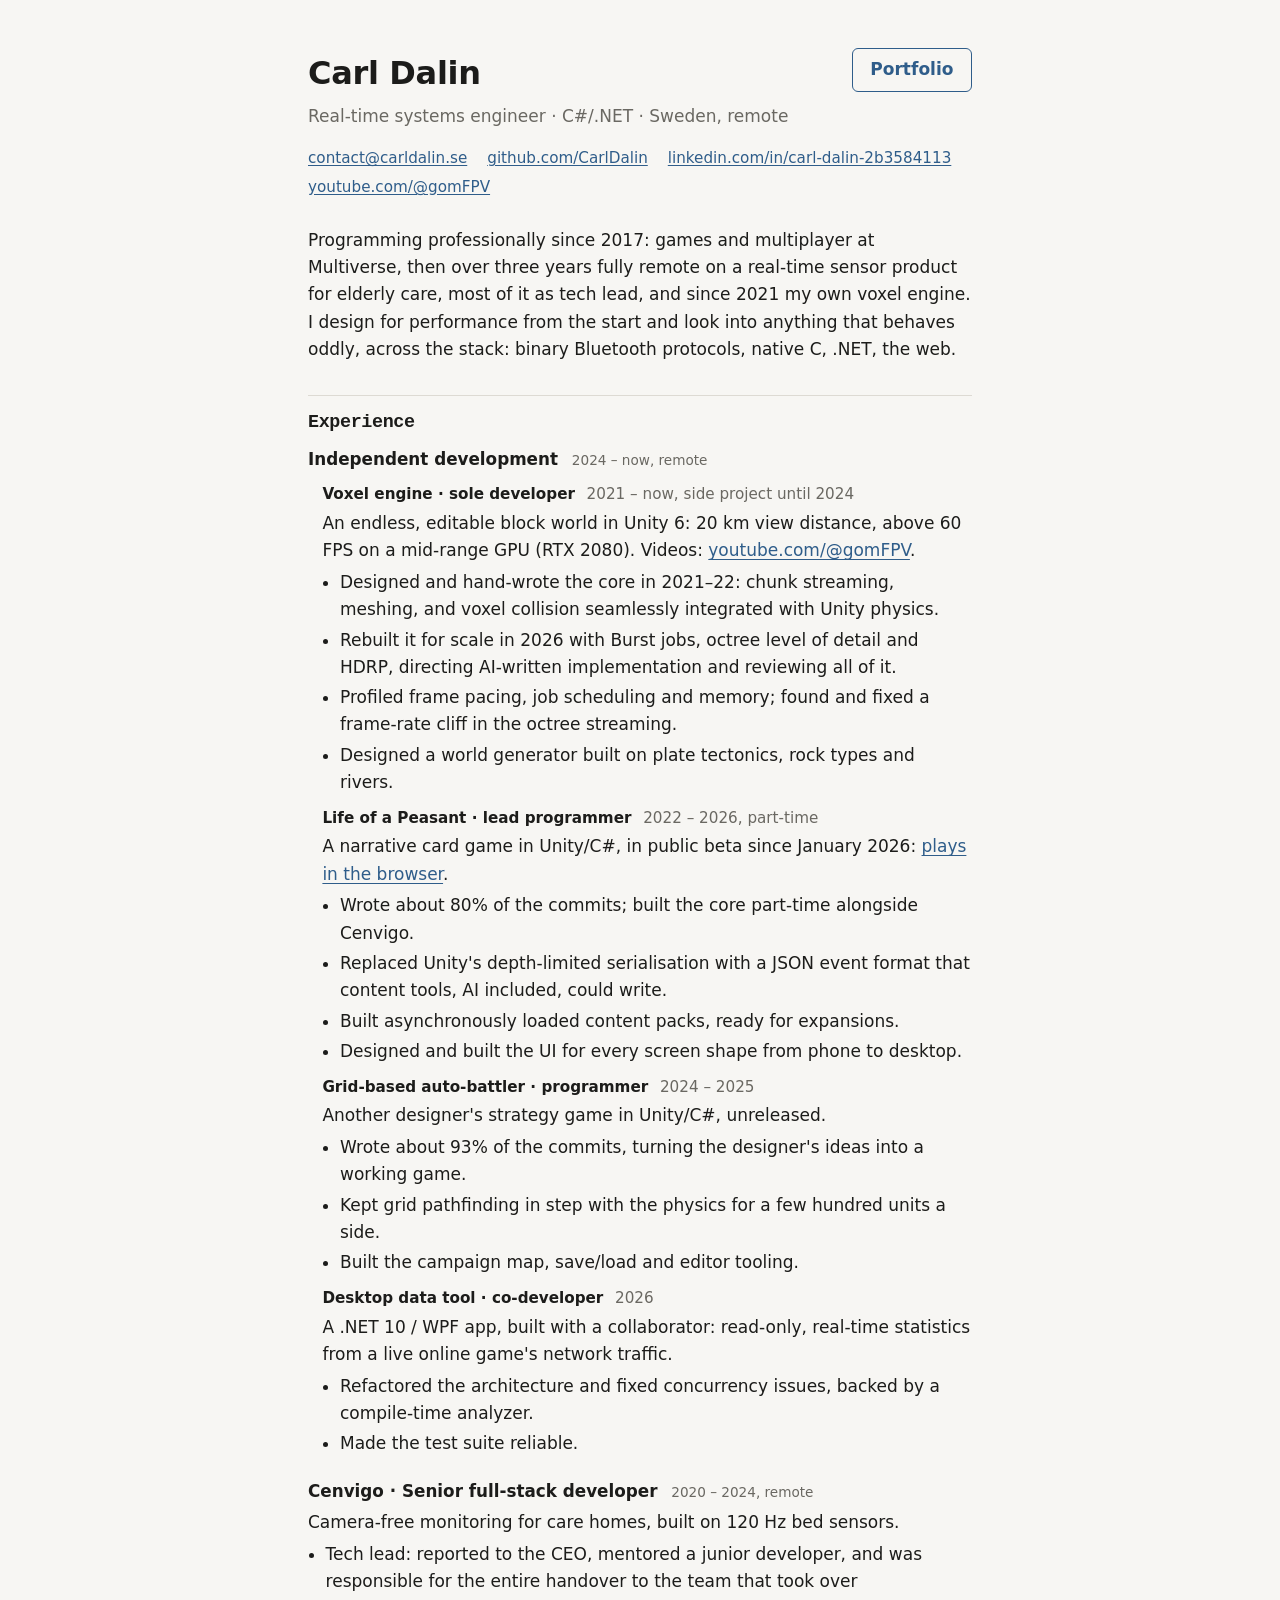
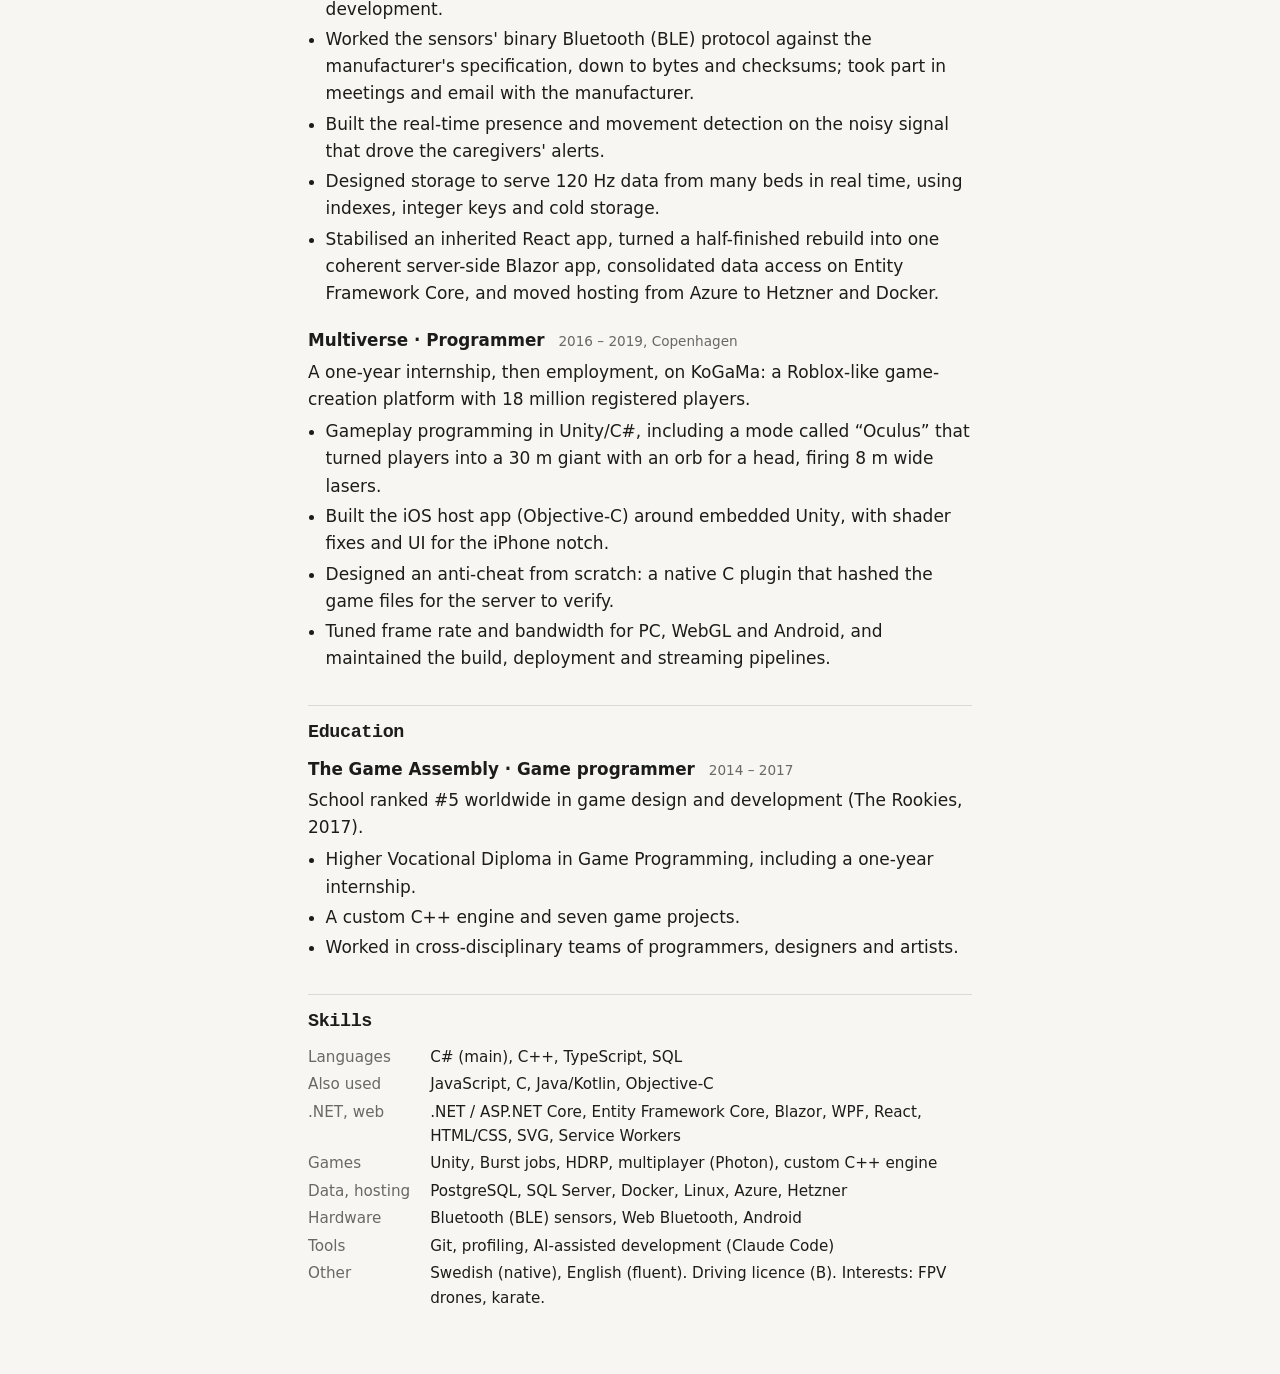
==== cv.html @ 8e699cdb "Portfolio and online CV, first version Co-Authored-By: Claude Opus 5.5 <noreply@anthropic.com>" ====
<!doctype html>
<html lang="en">
<head>
<meta charset="utf-8">
<meta name="viewport" content="width=device-width, initial-scale=1">
<title>Carl Dalin · CV</title>
<meta name="description" content="CV of Carl Dalin, real-time systems engineer.">
<meta name="color-scheme" content="light dark">
<link rel="stylesheet" href="style.css">
<script>
  // Settings: every link and address on the page comes from here.
  const SITE = {
    email: { user: "contact", domain: "carldalin.se" },
    links: {
      github:   "https://github.com/CarlDalin",
      linkedin: "https://linkedin.com/in/carl-dalin-2b3584113",
      youtube:  "https://www.youtube.com/@gomFPV",
      itch:     "https://fluffyfluffy-and-bouncy.itch.io/life-of-a-peasant",
      cenvigo:  "https://www.cenvigo.com/"
    }
  };
</script>
</head>
<body class="cv">


<header class="top">
  <a class="page-button" href="index.html">Portfolio</a>
  <h1>Carl Dalin</h1>
  <p class="role">Real-time systems engineer · C#/.NET · Sweden, remote</p>
  <ul class="contact">
    <li><a data-email>Email</a><noscript>contact [at] carldalin [dot] se</noscript></li>
    <li><a data-link="github" data-show-url>GitHub</a></li>
    <li><a data-link="linkedin" data-show-url>LinkedIn</a></li>
    <li><a data-link="youtube" data-show-url>YouTube</a></li>
  </ul>
</header>

<main>

  <p class="intro">
    Programming professionally since 2017: games and multiplayer at
    Multiverse, then over three years fully remote on a real-time sensor
    product for elderly care, most of it as tech lead, and since 2021 my own
    voxel engine. I design for performance from the start and look into
    anything that behaves oddly, across the stack: binary Bluetooth
    protocols, native C, .NET, the web.
  </p>

  <section>
    <h2>Experience</h2>

    <article class="job">
      <h3>Independent development <span>2024 – now, remote</span></h3>

      <div class="sub-job">
        <h4>Voxel engine · sole developer <span>2021 – now, side project until 2024</span></h4>
        <p class="what">An endless, editable block world in Unity 6: 20 km view
          distance, above 60 FPS on a mid-range GPU (RTX 2080).
          Videos: <a data-link="youtube" data-show-url>YouTube</a>.</p>
        <ul>
          <li>Designed and hand-wrote the core in 2021–22: chunk streaming,
            meshing, and voxel collision seamlessly integrated with Unity physics.</li>
          <li>Rebuilt it for scale in 2026 with Burst jobs, octree level of detail
            and HDRP, directing AI-written implementation and reviewing all of it.</li>
          <li>Profiled frame pacing, job scheduling and memory; found and fixed
            a frame-rate cliff in the octree streaming.</li>
          <li>Designed a world generator built on plate tectonics, rock types and
            rivers.</li>
        </ul>
      </div>

      <div class="sub-job">
        <h4>Life of a Peasant · lead programmer <span>2022 – 2026, part-time</span></h4>
        <p class="what">A narrative card game in Unity/C#, in public beta since
          January 2026: <a data-link="itch">plays in the browser</a>.</p>
        <ul>
          <li>Wrote about 80% of the commits; built the core part-time alongside
            Cenvigo.</li>
          <li>Replaced Unity's depth-limited serialisation with a JSON event
            format that content tools, AI included, could write.</li>
          <li>Built asynchronously loaded content packs, ready for expansions.</li>
          <li>Designed and built the UI for every screen shape from phone to
            desktop.</li>
        </ul>
      </div>

      <div class="sub-job">
        <h4>Grid-based auto-battler · programmer <span>2024 – 2025</span></h4>
        <p class="what">Another designer's strategy game in Unity/C#, unreleased.</p>
        <ul>
          <li>Wrote about 93% of the commits, turning the designer's ideas into a
            working game.</li>
          <li>Kept grid pathfinding in step with the physics for a few hundred
            units a side.</li>
          <li>Built the campaign map, save/load and editor tooling.</li>
        </ul>
      </div>

      <div class="sub-job">
        <h4>Desktop data tool · co-developer <span>2026</span></h4>
        <p class="what">A .NET 10 / WPF app, built with a collaborator: read-only,
          real-time statistics from a live online game's network traffic.</p>
        <ul>
          <li>Refactored the architecture and fixed concurrency issues, backed by
            a compile-time analyzer.</li>
          <li>Made the test suite reliable.</li>
        </ul>
      </div>
    </article>

    <article class="job">
      <h3>Cenvigo · Senior full-stack developer <span>2020 – 2024, remote</span></h3>
      <p class="what">Camera-free monitoring for care homes, built on 120 Hz bed sensors.</p>
      <ul>
        <li>Tech lead: reported to the CEO, mentored a junior
          developer, and was responsible for the entire handover to the team
          that took over development.</li>
        <li>Worked the sensors' binary Bluetooth (BLE) protocol against the
          manufacturer's specification, down to bytes and checksums; took part
          in meetings and email with the manufacturer.</li>
        <li>Built the real-time presence and movement detection on the noisy
          signal that drove the caregivers' alerts.</li>
        <li>Designed storage to serve 120 Hz data from many beds in real time,
          using indexes, integer keys and cold storage.</li>
        <li>Stabilised an inherited React app, turned a half-finished rebuild
          into one coherent server-side Blazor app, consolidated data access on
          Entity Framework Core, and moved hosting from Azure to Hetzner and
          Docker.</li>
      </ul>
    </article>

    <article class="job">
      <h3>Multiverse · Programmer <span>2016 – 2019, Copenhagen</span></h3>
      <p class="what">A one-year internship, then employment, on KoGaMa: a
        Roblox-like game-creation platform with 18 million registered players.</p>
      <ul>
        <li>Gameplay programming in Unity/C#, including a mode called “Oculus” that turned players into a 30 m giant with an orb for a head,
          firing 8 m wide lasers.</li>
        <li>Built the iOS host app (Objective-C) around embedded Unity, with
          shader fixes and UI for the iPhone notch.</li>
        <li>Designed an anti-cheat from scratch: a native C plugin that hashed
          the game files for the server to verify.</li>
        <li>Tuned frame rate and bandwidth for PC, WebGL and Android, and
          maintained the build, deployment and streaming pipelines.</li>
      </ul>
    </article>
  </section>

  <section>
    <h2>Education</h2>
    <article class="job">
      <h3>The Game Assembly · Game programmer <span>2014 – 2017</span></h3>
      <p class="what">School ranked #5 worldwide in game design and development (The Rookies, 2017).</p>
      <ul>
        <li>Higher Vocational Diploma in Game Programming, including a one-year
          internship.</li>
        <li>A custom C++ engine and seven game projects.</li>
        <li>Worked in cross-disciplinary teams of programmers, designers and
          artists.</li>
      </ul>
    </article>
  </section>

  <section>
    <h2>Skills</h2>
    <dl class="facts">
      <dt>Languages</dt> <dd>C# (main), C++, TypeScript, SQL</dd>
      <dt>Also used</dt> <dd>JavaScript, C, Java/Kotlin, Objective-C</dd>
      <dt>.NET, web</dt> <dd>.NET / ASP.NET Core, Entity Framework Core, Blazor, WPF, React, HTML/CSS, SVG, Service Workers</dd>
      <dt>Games</dt>     <dd>Unity, Burst jobs, HDRP, multiplayer (Photon), custom C++ engine</dd>
      <dt>Data, hosting</dt> <dd>PostgreSQL, SQL Server, Docker, Linux, Azure, Hetzner</dd>
      <dt>Hardware</dt>  <dd>Bluetooth (BLE) sensors, Web Bluetooth, Android</dd>
      <dt>Tools</dt>     <dd>Git, profiling, AI-assisted development (Claude Code)</dd>
      <dt>Other</dt>     <dd>Swedish (native), English (fluent). Driving licence (B). Interests: FPV drones, karate.</dd>
    </dl>
  </section>

</main>

<script>
  (function () {
    document.querySelectorAll("[data-link]").forEach(function (a) {
      var url = SITE.links[a.dataset.link];
      if (!url) return;
      a.href = url;
      a.rel = "noopener";
      // Show the address itself, so it still reads on paper.
      if (a.hasAttribute("data-show-url")) {
        a.textContent = url.replace(/^https?:\/\/(www\.)?/, "").replace(/\/$/, "");
      }
    });
    var address = SITE.email.user + "@" + SITE.email.domain;
    document.querySelectorAll("[data-email]").forEach(function (a) {
      a.href = "mailto:" + address;
      a.textContent = address;
    });
  })();
</script>
</body>
</html>
---- style.css ----
.shot { margin: 1rem 0; }
.shot img { display: block; width: 100%; height: auto; border-radius: 4px; }
.shot.small { max-width: 300px; }
/* Page switch button, top right of the header (CV on the portfolio, Portfolio on the CV). */
.top { position: relative; }
.page-button {
  position: absolute; top: 0; right: 0;
  padding: 0.45rem 1.1rem;
  border: 1.5px solid currentColor; border-radius: 6px;
  font-weight: 600; text-decoration: none;
}
.page-button:hover { background: var(--line); }
.top h1 { padding-right: 8.5rem; }
.contact a { overflow-wrap: anywhere; } /* keep the name clear of the button on narrow screens */
@media print { .page-button { display: none; } }
.timeline { list-style: none; padding: 0; margin: 0.5rem 0 0; }
.timeline li { margin: 0.35rem 0; }
.timeline .when { display: inline-block; min-width: 7.5rem; color: var(--muted); font-variant-numeric: tabular-nums; }
/* Small image to the right of the text on wider screens; full width on phones. */
.shot.side { float: right; width: 42%; max-width: 300px; margin: 0.25rem 0 0.75rem 1.25rem; }
section .facts { clear: both; }
@media (max-width: 30rem) {
  .shot.side { float: none; width: 100%; max-width: none; margin: 1rem 0; }
}
.shot.stack img + img { margin-top: 0.4rem; background: #fff; }
.shot figcaption { font-size: 0.85rem; color: var(--muted); margin-top: 0.3rem; }

:root {
  --bg: #f7f6f3;
  --text: #1c1c1a;
  --muted: #6a6862;
  --line: #dddad3;
  --accent: #2f5d8a;
  --frame: #e9e7e1;
  --mono: ui-monospace, "Cascadia Mono", "SF Mono", Menlo, Consolas, monospace;
  --sans: system-ui, -apple-system, "Segoe UI", Roboto, "Helvetica Neue", Arial, sans-serif;
}

@media (prefers-color-scheme: dark) {
  :root {
    --bg: #141517;
    --text: #e4e2dd;
    --muted: #9a978f;
    --line: #2c2e31;
    --accent: #8fb6dc;
    --frame: #1e2023;
  }
}

* { box-sizing: border-box; }

html { -webkit-text-size-adjust: 100%; }

body {
  margin: 0 auto;
  max-width: 44rem;
  padding: 3rem 1.25rem 4rem;
  background: var(--bg);
  color: var(--text);
  font: 1.0625rem/1.6 var(--sans);
}

a { color: var(--accent); text-underline-offset: 0.15em; }
a:hover { text-decoration-thickness: 2px; }

/* Header */

.top h1 {
  margin: 0;
  font-size: 2rem;
  font-weight: 600;
  letter-spacing: -0.01em;
}

.role {
  margin: 0.25rem 0 1rem;
  color: var(--muted);
}

.contact {
  display: flex;
  flex-wrap: wrap;
  gap: 0.25rem 1.25rem;
  margin: 0;
  padding: 0;
  list-style: none;
  font-size: 0.95rem;
}

.contact noscript { color: var(--muted); }

/* Intro and showreel */

.intro { margin: 2.5rem 0 2rem; }

.reel { margin: 0 0 1rem; }

.frame {
  position: relative;
  aspect-ratio: 16 / 9;
  background: var(--frame);
  border-radius: 4px;
  overflow: hidden;
}

.frame iframe {
  position: absolute;
  inset: 0;
  width: 100%;
  height: 100%;
  border: 0;
}

.frame noscript a {
  position: absolute;
  inset: 0;
  display: grid;
  place-items: center;
}

figcaption {
  margin-top: 0.6rem;
  color: var(--muted);
  font-size: 0.9rem;
}

figcaption cite { font-style: normal; color: var(--text); }

/* Sections */

section {
  margin-top: 3.5rem;
  padding-top: 1.5rem;
  border-top: 1px solid var(--line);
}

h2 {
  margin: 0;
  font: 600 1.5rem/1.2 var(--mono);
  letter-spacing: -0.02em;
}

.sub {
  margin: 0.2rem 0 1.25rem;
  color: var(--muted);
  font-size: 0.9rem;
}

.facts {
  display: grid;
  grid-template-columns: max-content 1fr;
  gap: 0.4rem 1.5rem;
  margin: 1.5rem 0;
  font-size: 0.95rem;
}

.facts dt { color: var(--muted); }
.facts dd { margin: 0; }

.more { font-size: 0.95rem; color: var(--muted); }

/* Other work */

.work {
  margin: 0;
  padding: 0;
  list-style: none;
}

.work li + li { margin-top: 1.5rem; }

h3 {
  margin: 0 0 0.3rem;
  font-size: 1.05rem;
  font-weight: 600;
}

h3 span {
  margin-left: 0.5rem;
  color: var(--muted);
  font-size: 0.85rem;
  font-weight: 400;
}

.work p { margin: 0; }

/* Footer */

footer {
  margin-top: 3.5rem;
  padding-top: 1.5rem;
  border-top: 1px solid var(--line);
  color: var(--muted);
  font-size: 0.9rem;
}

/* CV page (cv.html) */

.back { margin: 0 0 1.5rem; font-size: 0.9rem; }

.cv .intro { margin: 1.75rem 0 0; }

.cv section { margin-top: 2rem; padding-top: 1rem; }

.cv h2 { font-size: 1.15rem; margin-bottom: 0.75rem; }

.job + .job { margin-top: 1.25rem; }
.sub-job { margin: 0.6rem 0 0 0.9rem; }
.sub-job h4 { font-size: 0.95rem; margin: 0 0 0.2rem; }
.sub-job h4 span { color: var(--muted); font-weight: normal; margin-left: 0.4rem; }

.job .what { margin: 0 0 0.3rem; }

.job ul { margin: 0; padding-left: 1.1rem; }

.job li + li { margin-top: 0.2rem; }

.cv .facts { margin: 0; gap: 0.2rem 1.25rem; }

.cv section > p { margin: 0; }

/* Phones */

@media (max-width: 30rem) {
  body { padding-top: 2rem; font-size: 1rem; }
  .facts { grid-template-columns: 1fr; gap: 0; }
  .facts dd { margin-bottom: 0.6rem; }
  h3 span { display: block; margin: 0.1rem 0 0; }
}

/* Print: A4, black on white, whatever the screen theme. */

@page { size: A4; margin: 11mm 14mm; }

@media print {
  :root {
    --bg: #fff;
    --text: #000;
    --muted: #444;
    --line: #bbb;
    --accent: #000;
  }
  body {
    max-width: none;
    padding: 0;
    font-size: 9pt;
    line-height: 1.35;
    -webkit-print-color-adjust: exact;
    print-color-adjust: exact;
  }
  a { text-decoration: none; }
  .back, .frame, noscript { display: none; }
  .top h1 { font-size: 18pt; }
  .role { margin: 0.1rem 0 0.4rem; }
  .contact { font-size: 9pt; }
  .cv .intro { margin-top: 0.6rem; }
  .cv section { margin-top: 0.7rem; padding-top: 0.4rem; }
  .cv h2 { font-size: 10.5pt; margin-bottom: 0.3rem; }
  h3 { font-size: 9.5pt; margin-bottom: 0.1rem; }
  h3 span { font-size: 8.5pt; }
  .job + .job { margin-top: 0.5rem; }
  .job li + li { margin-top: 0.05rem; }
  .cv .facts { font-size: inherit; gap: 0 1rem; }
  .job li, .job .what { break-inside: avoid; }
  .sub-job { margin-top: 0.25rem; }
  .sub-job h4 { font-size: 9pt; margin-bottom: 0; }
  h2, h3 { break-after: avoid; }
}
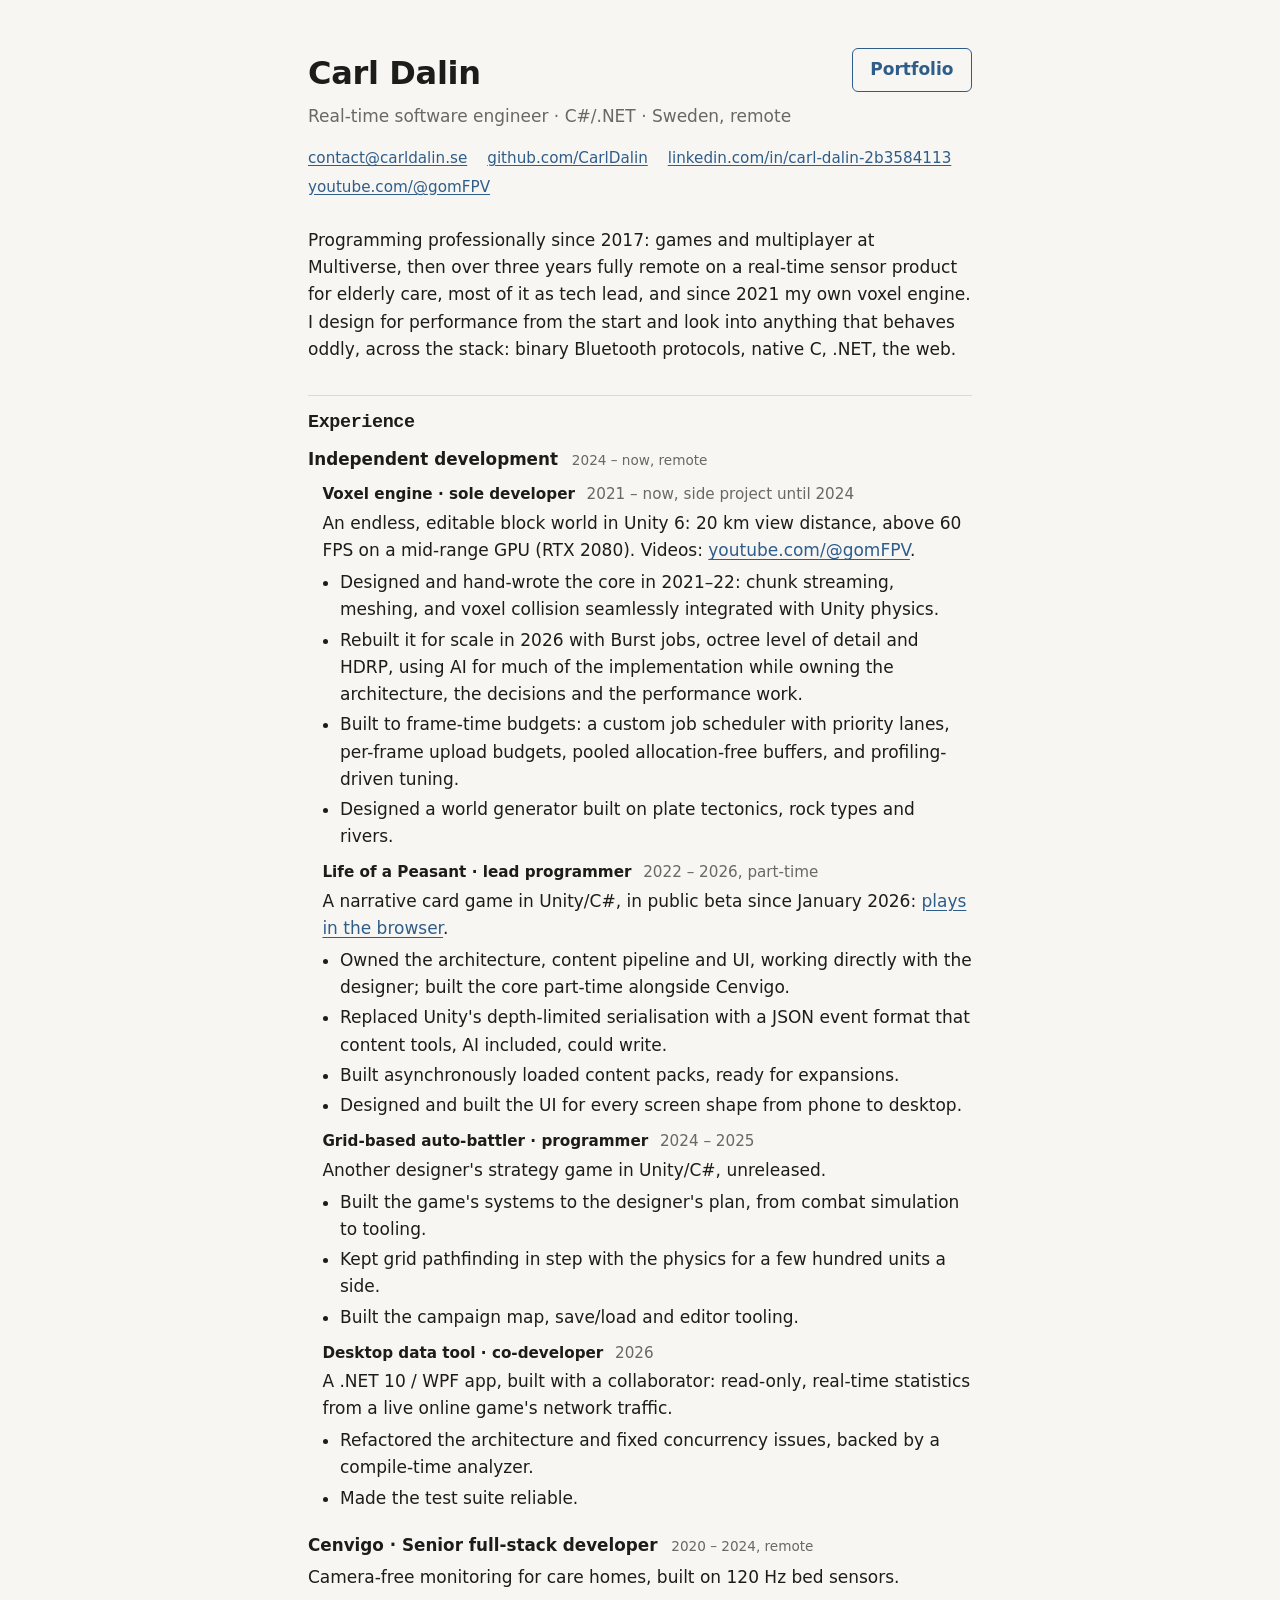
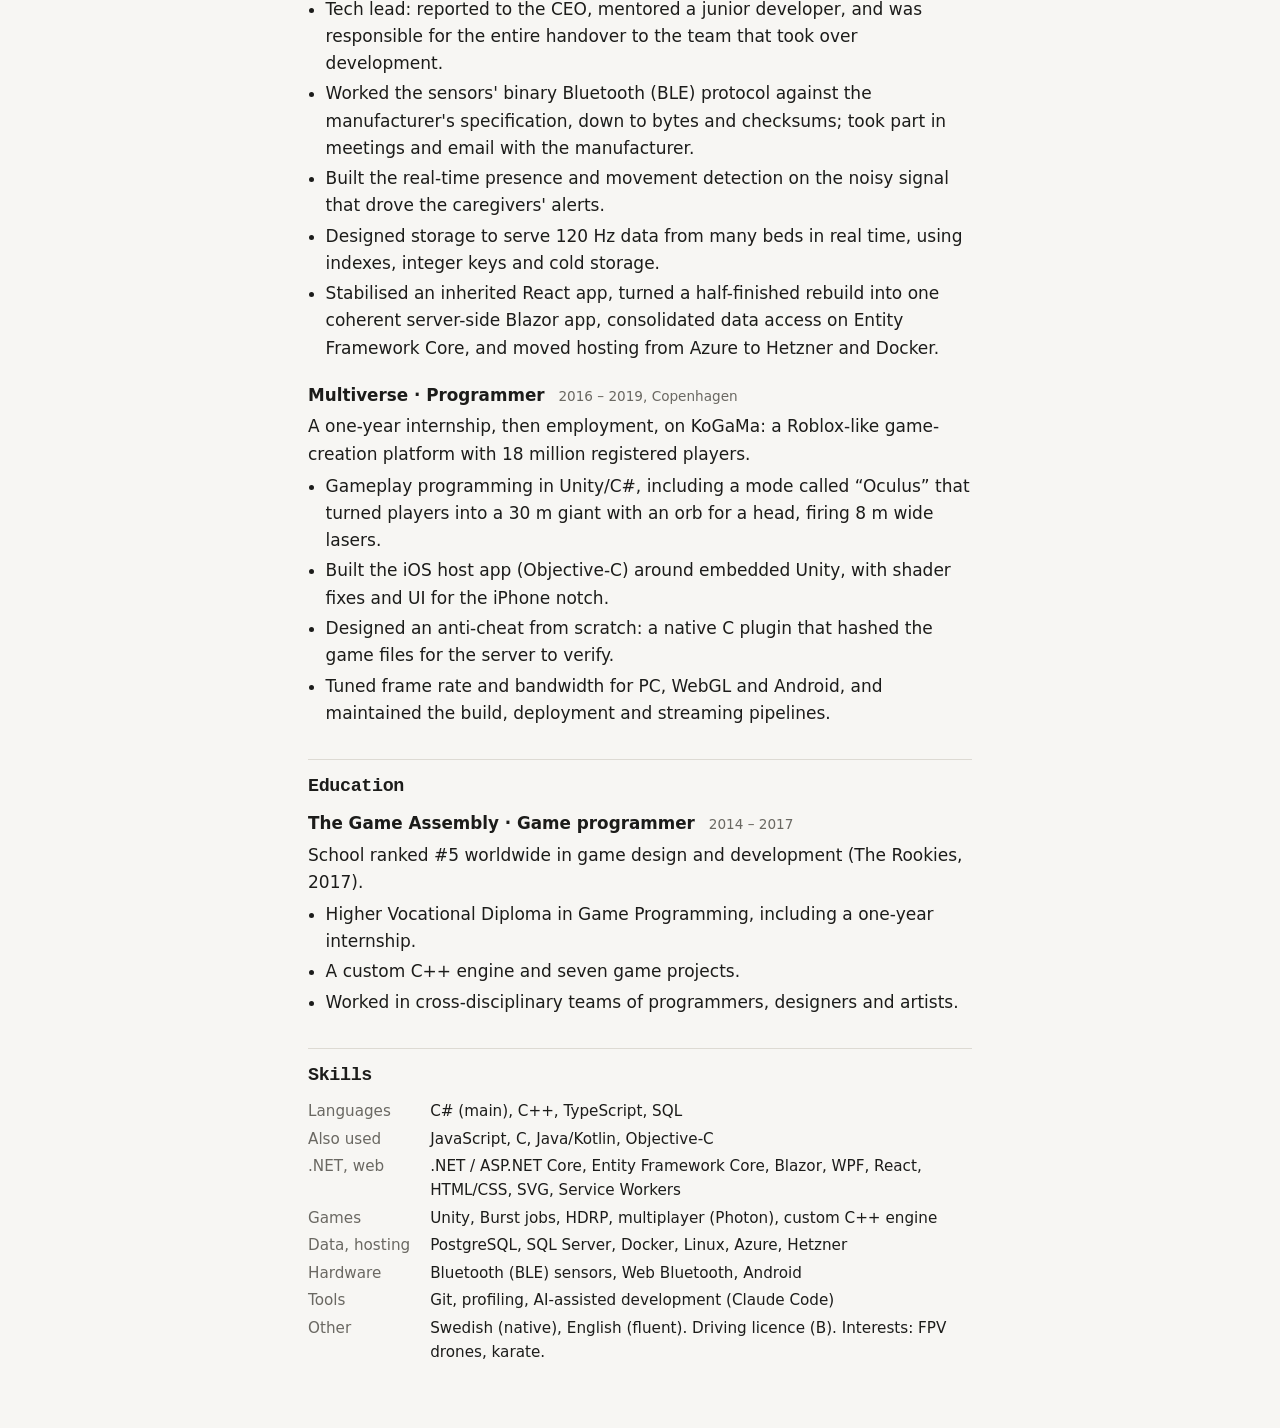
==== commit 2dfb025c: "Headline, responsibilities instead of commit shares, AI and performance wording Co-Authored-By: Clau" ====
--- a/cv.html
+++ b/cv.html
@@ -1,4 +1,4 @@
-<!doctype html>
+﻿<!doctype html>
 <html lang="en">
 <head>
 <meta charset="utf-8">
@@ -6,7 +6,7 @@
 <title>Carl Dalin · CV</title>
 <meta name="description" content="CV of Carl Dalin, real-time systems engineer.">
 <meta name="color-scheme" content="light dark">
-<link rel="stylesheet" href="style.css">
+<link rel="stylesheet" href="style.css?v=4">
 <script>
   // Settings: every link and address on the page comes from here.
   const SITE = {
@@ -27,7 +27,7 @@
 <header class="top">
   <a class="page-button" href="index.html">Portfolio</a>
   <h1>Carl Dalin</h1>
-  <p class="role">Real-time systems engineer · C#/.NET · Sweden, remote</p>
+  <p class="role">Real-time software engineer · C#/.NET · Sweden, remote</p>
   <ul class="contact">
     <li><a data-email>Email</a><noscript>contact [at] carldalin [dot] se</noscript></li>
     <li><a data-link="github" data-show-url>GitHub</a></li>
@@ -62,9 +62,11 @@
           <li>Designed and hand-wrote the core in 2021–22: chunk streaming,
             meshing, and voxel collision seamlessly integrated with Unity physics.</li>
           <li>Rebuilt it for scale in 2026 with Burst jobs, octree level of detail
-            and HDRP, directing AI-written implementation and reviewing all of it.</li>
-          <li>Profiled frame pacing, job scheduling and memory; found and fixed
-            a frame-rate cliff in the octree streaming.</li>
+            and HDRP, using AI for much of the implementation while owning the
+            architecture, the decisions and the performance work.</li>
+          <li>Built to frame-time budgets: a custom job scheduler with priority
+            lanes, per-frame upload budgets, pooled allocation-free buffers, and
+            profiling-driven tuning.</li>
           <li>Designed a world generator built on plate tectonics, rock types and
             rivers.</li>
         </ul>
@@ -75,7 +77,8 @@
         <p class="what">A narrative card game in Unity/C#, in public beta since
           January 2026: <a data-link="itch">plays in the browser</a>.</p>
         <ul>
-          <li>Wrote about 80% of the commits; built the core part-time alongside
+          <li>Owned the architecture, content pipeline and UI, working directly
+            with the designer; built the core part-time alongside
             Cenvigo.</li>
           <li>Replaced Unity's depth-limited serialisation with a JSON event
             format that content tools, AI included, could write.</li>
@@ -89,8 +92,8 @@
         <h4>Grid-based auto-battler · programmer <span>2024 – 2025</span></h4>
         <p class="what">Another designer's strategy game in Unity/C#, unreleased.</p>
         <ul>
-          <li>Wrote about 93% of the commits, turning the designer's ideas into a
-            working game.</li>
+          <li>Built the game's systems to the designer's plan, from combat
+            simulation to tooling.</li>
           <li>Kept grid pathfinding in step with the physics for a few hundred
             units a side.</li>
           <li>Built the campaign map, save/load and editor tooling.</li>
--- a/style.css
+++ b/style.css
@@ -1,6 +1,28 @@
 .shot { margin: 1rem 0; }
 .shot img { display: block; width: 100%; height: auto; border-radius: 4px; }
 .shot.small { max-width: 300px; }
+/* Image that turns into the video in the same frame. */
+.media-box { position: relative; aspect-ratio: 16 / 9; border-radius: 4px; overflow: hidden; background: #000; }
+.media-box img, .media-box iframe { display: block; width: 100%; height: 100%; object-fit: cover; border: 0; }
+/* Caption with a small video button on the right. */
+.with-action { display: flex; justify-content: space-between; align-items: baseline; gap: 1rem; flex-wrap: wrap; }
+.play {
+  padding: 0.45rem 0.95rem; border: 0; border-radius: 6px;
+  background: var(--text); color: var(--bg); font: inherit; font-size: 0.95rem; font-weight: 600;
+  cursor: pointer; white-space: nowrap;
+}
+.play:hover { opacity: 0.85; }
+@media print { .play { display: none; } }
+/* Large video over the page. */
+.lightbox { width: min(94vw, 1400px); max-width: none; padding: 0; border: 0; background: #000; overflow: visible; }
+.lightbox::backdrop { background: rgba(0, 0, 0, 0.85); }
+.lightbox-frame { width: 100%; aspect-ratio: 16 / 9; }
+.lightbox-frame iframe { width: 100%; height: 100%; border: 0; display: block; }
+.lightbox .close {
+  position: absolute; top: -2.6rem; right: 0;
+  background: none; border: 0; color: #fff; font-size: 2rem; cursor: pointer;
+}
+@media print { .media-box .play { display: none; } }
 /* Page switch button, top right of the header (CV on the portfolio, Portfolio on the CV). */
 .top { position: relative; }
 .page-button {
